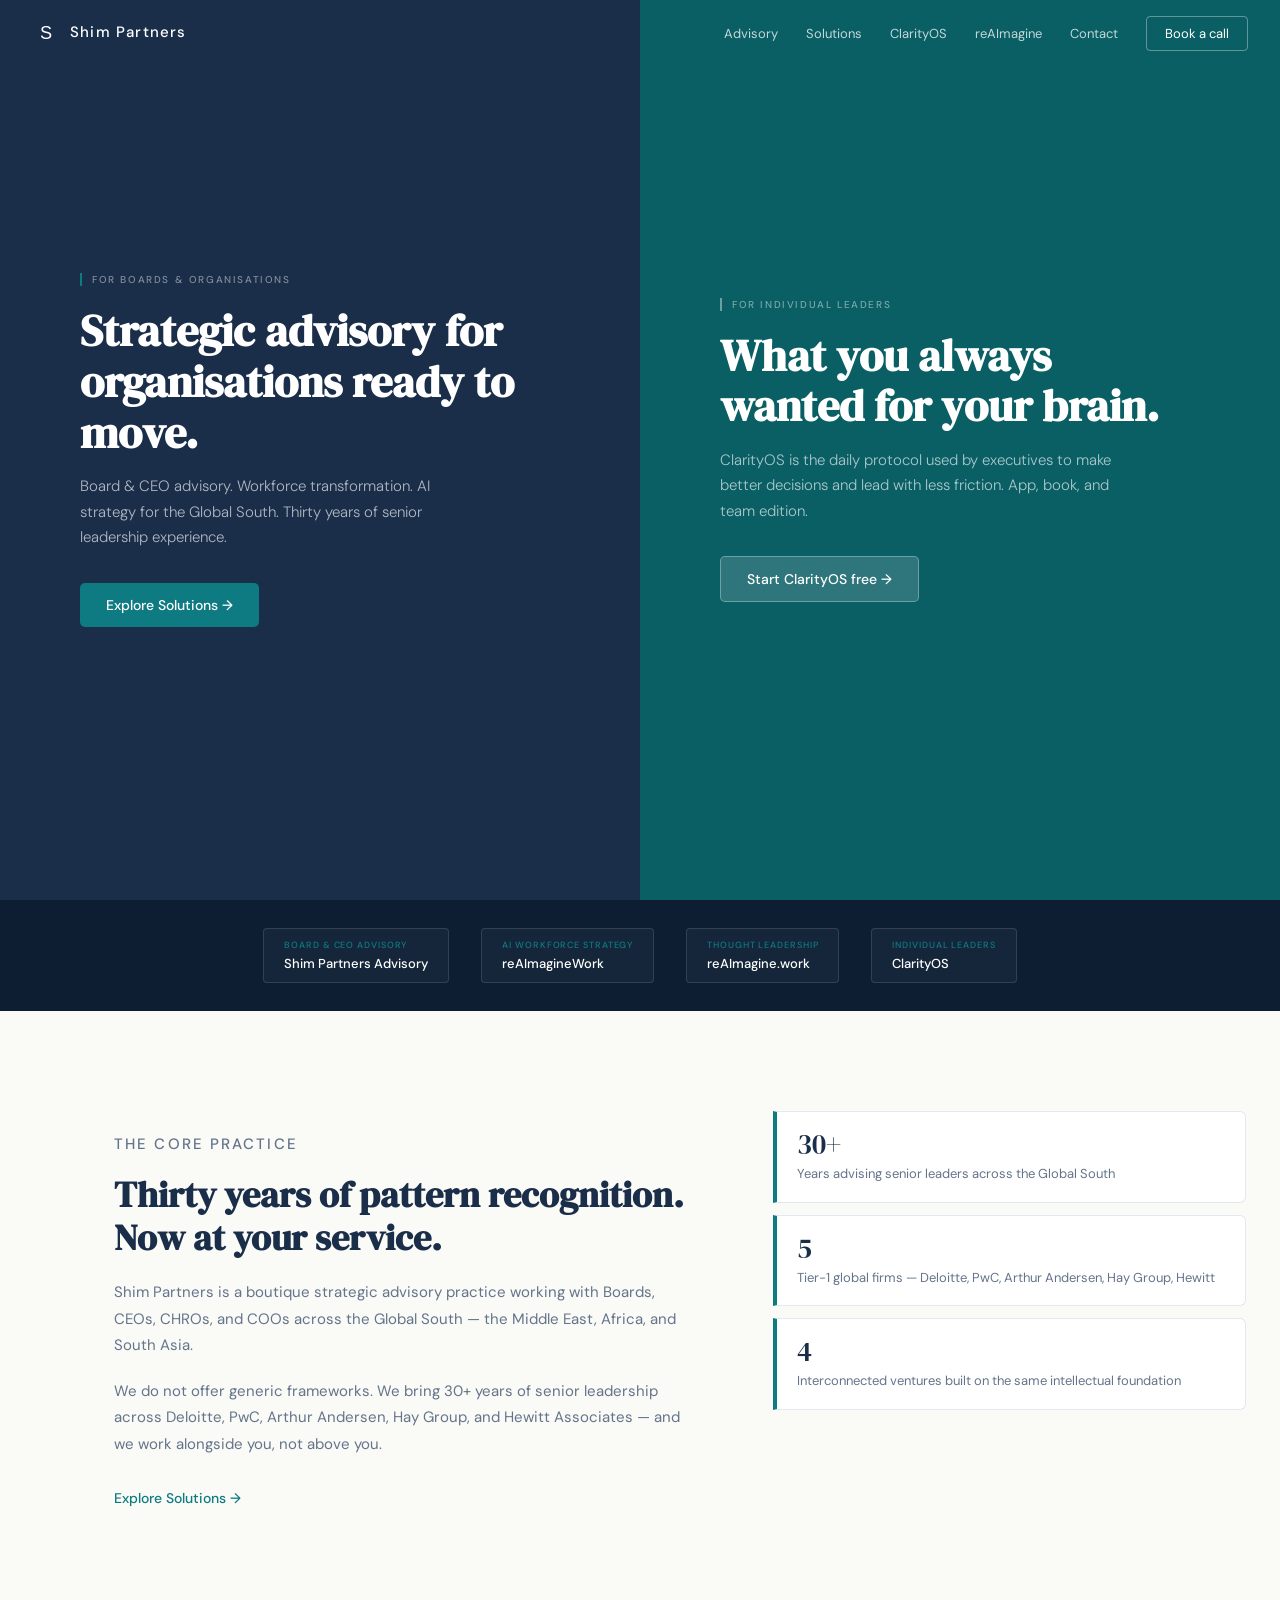
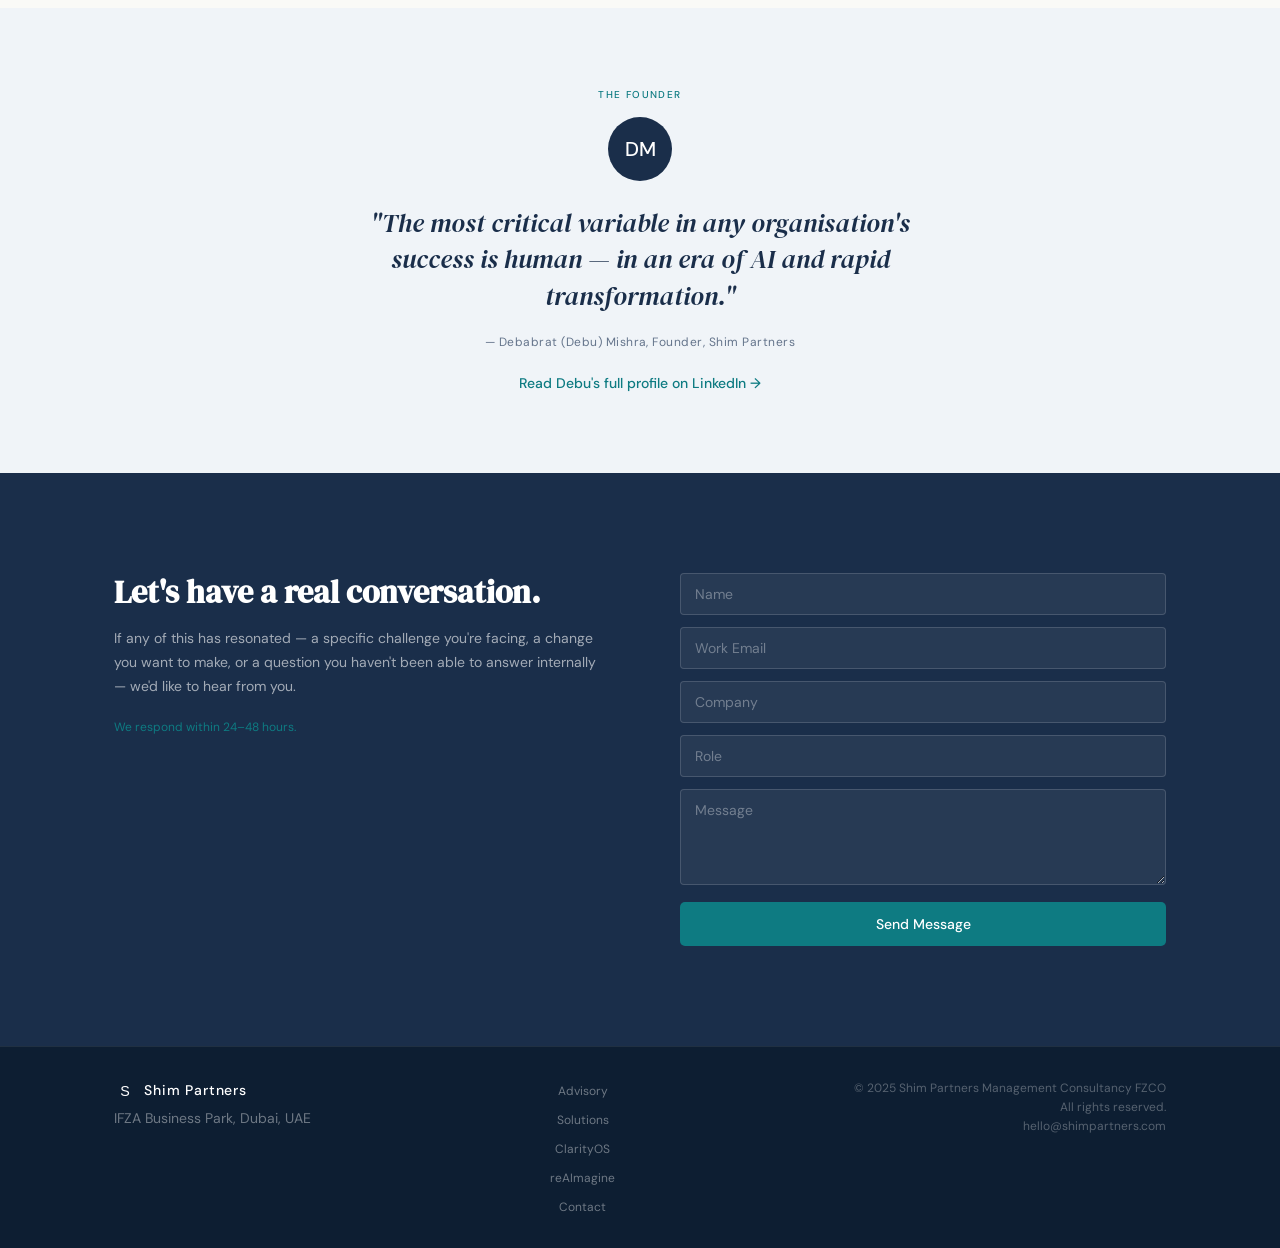
==== index.html @ 712d3e9e "Initial build: Shim Partners static website Two-page vanilla HTML/CSS/JS site with split hero animat" ====
<!DOCTYPE html>
<html lang="en">
<head>
  <meta charset="UTF-8">
  <meta name="viewport" content="width=device-width, initial-scale=1.0">
  <title>Shim Partners | Strategic Advisory</title>
  <meta name="description" content="Shim Partners helps Boards, CEOs, CHROs, and COOs of large organisations identify what's slowing them down — and build the leadership and organisational capability to move forward.">
  <meta property="og:title" content="Shim Partners | Strategic Advisory">
  <meta property="og:description" content="Shim Partners helps Boards, CEOs, CHROs, and COOs of large organisations identify what's slowing them down — and build the leadership and organisational capability to move forward.">
  <meta property="og:type" content="website">
  <link rel="icon" type="image/svg+xml" href="assets/favicon.svg">
  <link rel="preconnect" href="https://fonts.googleapis.com">
  <link rel="preconnect" href="https://fonts.gstatic.com" crossorigin>
  <link href="https://fonts.googleapis.com/css2?family=DM+Sans:wght@300;400;500&family=DM+Serif+Display&display=swap" rel="stylesheet">
  <link rel="stylesheet" href="css/base.css">
  <link rel="stylesheet" href="css/components.css">
</head>
<body>

<!-- ── NAV ── -->
<nav class="nav nav--transparent">
  <a href="index.html" class="nav__brand">
    <img src="assets/logo.svg" alt="Shim Partners logo">
    <span class="nav__wordmark">Shim Partners</span>
  </a>
  <ul class="nav__links">
    <li><a href="#advisory">Advisory</a></li>
    <li><a href="solutions.html">Solutions</a></li>
    <li><a href="https://clarity-os.co" target="_blank" rel="noopener noreferrer">ClarityOS</a></li>
    <li><a href="https://reimagine.work" target="_blank" rel="noopener noreferrer">reAImagine</a></li>
    <li><a href="#contact">Contact</a></li>
    <li><a href="mailto:hello@shimpartners.com" class="nav__cta">Book a call</a></li>
  </ul>
  <button class="nav__hamburger" aria-label="Open menu">
    <span></span><span></span><span></span>
  </button>
</nav>

<!-- Mobile overlay -->
<div class="nav__overlay">
  <button class="nav__close" aria-label="Close menu">&times;</button>
  <a href="#advisory">Advisory</a>
  <a href="solutions.html">Solutions</a>
  <a href="https://clarity-os.co" target="_blank" rel="noopener noreferrer">ClarityOS</a>
  <a href="https://reimagine.work" target="_blank" rel="noopener noreferrer">reAImagine</a>
  <a href="#contact">Contact</a>
  <a href="mailto:hello@shimpartners.com">Book a call</a>
</div>

<!-- ── SPLIT HERO ── -->
<section class="hero">
  <div class="hero__panel hero__panel--left">
    <div class="hero__content">
      <p class="eyebrow eyebrow--light">For Boards &amp; Organisations</p>
      <h1>Strategic advisory for organisations ready to move.</h1>
      <p class="hero__sub">Board &amp; CEO advisory. Workforce transformation. AI strategy for the Global South. Thirty years of senior leadership experience.</p>
      <a href="solutions.html" class="hero__cta hero__cta--primary">Explore Solutions &rarr;</a>
    </div>
  </div>
  <div class="hero__panel hero__panel--right">
    <div class="hero__content">
      <p class="eyebrow eyebrow--light-alt">For Individual Leaders</p>
      <h1>What you always wanted for your brain.</h1>
      <p class="hero__sub">ClarityOS is the daily protocol used by executives to make better decisions and lead with less friction. App, book, and team edition.</p>
      <a href="https://clarity-os.co" target="_blank" rel="noopener noreferrer" class="hero__cta hero__cta--ghost">Start ClarityOS free &rarr;</a>
    </div>
  </div>
</section>

<!-- ── VENTURES BAR ── -->
<section class="ventures">
  <div class="container--wide">
    <div class="ventures__row">
      <a href="#advisory" class="ventures__pill">
        <div class="ventures__tag">Board &amp; CEO Advisory</div>
        <div class="ventures__name">Shim Partners Advisory</div>
      </a>
      <a href="https://reimagine.work" target="_blank" rel="noopener noreferrer" class="ventures__pill">
        <div class="ventures__tag">AI Workforce Strategy</div>
        <div class="ventures__name">reAImagineWork</div>
      </a>
      <a href="https://reimagine.work" target="_blank" rel="noopener noreferrer" class="ventures__pill">
        <div class="ventures__tag">Thought Leadership</div>
        <div class="ventures__name">reAImagine.work</div>
      </a>
      <a href="https://clarity-os.co" target="_blank" rel="noopener noreferrer" class="ventures__pill">
        <div class="ventures__tag">Individual Leaders</div>
        <div class="ventures__name">ClarityOS</div>
      </a>
    </div>
  </div>
</section>

<!-- ── ADVISORY PRACTICE ── -->
<section class="advisory" id="advisory">
  <div class="container">
    <div class="advisory__grid">
      <div class="advisory__body">
        <p class="eyebrow eyebrow--teal">The Core Practice</p>
        <h2>Thirty years of pattern recognition. Now at your service.</h2>
        <p>Shim Partners is a boutique strategic advisory practice working with Boards, CEOs, CHROs, and COOs across the Global South — the Middle East, Africa, and South Asia.</p>
        <p>We do not offer generic frameworks. We bring 30+ years of senior leadership across Deloitte, PwC, Arthur Andersen, Hay Group, and Hewitt Associates — and we work alongside you, not above you.</p>
        <a href="solutions.html" class="link-teal advisory__cta">Explore Solutions &rarr;</a>
      </div>
      <div class="credentials">
        <div class="credential-tile">
          <div class="credential-tile__number">30+</div>
          <div class="credential-tile__label">Years advising senior leaders across the Global South</div>
        </div>
        <div class="credential-tile">
          <div class="credential-tile__number">5</div>
          <div class="credential-tile__label">Tier-1 global firms — Deloitte, PwC, Arthur Andersen, Hay Group, Hewitt</div>
        </div>
        <div class="credential-tile">
          <div class="credential-tile__number">4</div>
          <div class="credential-tile__label">Interconnected ventures built on the same intellectual foundation</div>
        </div>
      </div>
    </div>
  </div>
</section>

<!-- ── ABOUT / DEBU ── -->
<section class="about">
  <div class="container--narrow">
    <p class="eyebrow eyebrow--teal">The Founder</p>
    <div class="about__avatar">DM</div>
    <blockquote class="about__quote">"The most critical variable in any organisation's success is human — in an era of AI and rapid transformation."</blockquote>
    <p class="about__attribution">— Debabrat (Debu) Mishra, Founder, Shim Partners</p>
    <a href="https://linkedin.com/in/debumishra" target="_blank" rel="noopener noreferrer" class="link-teal about__link">Read Debu's full profile on LinkedIn &rarr;</a>
  </div>
</section>

<!-- ── CONTACT ── -->
<section class="contact" id="contact">
  <div class="container">
    <div class="contact__grid">
      <div>
        <h2>Let's have a real conversation.</h2>
        <p class="contact__sub">If any of this has resonated — a specific challenge you're facing, a change you want to make, or a question you haven't been able to answer internally — we'd like to hear from you.</p>
        <p class="contact__note">We respond within 24–48 hours.</p>
      </div>
      <form id="contact-form" class="contact__form">
        <input type="text" name="name" placeholder="Name" required>
        <input type="email" name="email" placeholder="Work Email" required>
        <input type="text" name="company" placeholder="Company">
        <input type="text" name="role" placeholder="Role">
        <textarea name="message" rows="4" placeholder="Message" required></textarea>
        <button type="submit" class="contact__submit">Send Message</button>
      </form>
    </div>
  </div>
</section>

<!-- ── FOOTER ── -->
<footer class="footer">
  <div class="container">
    <div class="footer__row">
      <div>
        <div class="footer__brand">
          <img src="assets/logo.svg" alt="Shim Partners">
          <span>Shim Partners</span>
        </div>
        <p class="footer__address">IFZA Business Park, Dubai, UAE</p>
      </div>
      <ul class="footer__nav">
        <li><a href="#advisory">Advisory</a></li>
        <li><a href="solutions.html">Solutions</a></li>
        <li><a href="https://clarity-os.co" target="_blank" rel="noopener noreferrer">ClarityOS</a></li>
        <li><a href="https://reimagine.work" target="_blank" rel="noopener noreferrer">reAImagine</a></li>
        <li><a href="#contact">Contact</a></li>
      </ul>
      <div class="footer__legal">
        <p>&copy; 2025 Shim Partners Management Consultancy FZCO</p>
        <p>All rights reserved.</p>
        <p><a href="mailto:hello@shimpartners.com">hello@shimpartners.com</a></p>
      </div>
    </div>
  </div>
</footer>

<script src="js/main.js"></script>
</body>
</html>
---- css/base.css ----
/* ── Reset & Custom Properties ── */
*, *::before, *::after {
  margin: 0;
  padding: 0;
  box-sizing: border-box;
}

:root {
  --navy:        #1A2E4A;
  --navy-deep:   #0D1E32;
  --teal:        #0E7B82;
  --teal-deep:   #0A5F65;
  --ivory:       #FAFAF7;
  --silver:      #F0F4F8;
  --mid:         #64748B;
  --border:      #E2E8F0;
  --white:       #FFFFFF;

  --font-display: 'DM Serif Display', serif;
  --font-body:    'DM Sans', sans-serif;
}

html {
  scroll-behavior: smooth;
}

body {
  font-family: var(--font-body);
  background: var(--ivory);
  color: var(--mid);
  -webkit-font-smoothing: antialiased;
  -moz-osx-font-smoothing: grayscale;
}

img, svg { display: block; max-width: 100%; }
a { text-decoration: none; color: inherit; }
button { font-family: var(--font-body); cursor: pointer; }
input, textarea { font-family: var(--font-body); }

/* ── Container ── */
.container {
  max-width: 1100px;
  margin: 0 auto;
  padding: 0 24px;
}

.container--wide {
  max-width: 1140px;
  margin: 0 auto;
  padding: 0 24px;
}

.container--narrow {
  max-width: 800px;
  margin: 0 auto;
  padding: 0 24px;
}

/* ── Eyebrow ── */
.eyebrow {
  font-size: 10px;
  font-weight: 500;
  letter-spacing: 0.16em;
  text-transform: uppercase;
}

.eyebrow--teal {
  color: var(--teal);
  letter-spacing: 0.14em;
  margin-bottom: 16px;
}

.eyebrow--light {
  color: rgba(255,255,255,0.45);
  border-left: 2px solid var(--teal);
  padding-left: 10px;
}

.eyebrow--light-alt {
  color: rgba(255,255,255,0.45);
  border-left: 2px solid rgba(255,255,255,0.4);
  padding-left: 10px;
}

/* ── Typography ── */
h1, h2 {
  font-family: var(--font-display);
  color: var(--navy);
  line-height: 1.2;
}

h1 { font-size: clamp(28px, 3.5vw, 44px); line-height: 1.15; }
h2 { font-size: clamp(24px, 2.8vw, 38px); }

/* ── Link styles ── */
.link-teal {
  color: var(--teal);
  font-weight: 500;
  font-size: 14px;
  display: inline-block;
}
.link-teal:hover { text-decoration: underline; }
---- css/components.css ----
/* ══════════════════════════════════════
   NAVIGATION
   ══════════════════════════════════════ */
.nav {
  position: fixed;
  top: 0;
  left: 0;
  width: 100%;
  z-index: 100;
  padding: 0 32px;
  height: 64px;
  display: flex;
  align-items: center;
  justify-content: space-between;
  transition: background 300ms ease;
}

.nav--transparent { background: transparent; }
.nav--solid { background: var(--navy-deep); }

.nav__brand {
  display: flex;
  align-items: center;
  gap: 10px;
}

.nav__brand img { width: 28px; height: 28px; }

.nav__wordmark {
  color: var(--white);
  font-family: var(--font-body);
  font-weight: 500;
  font-size: 15px;
  letter-spacing: 0.08em;
}

.nav__links {
  display: flex;
  align-items: center;
  gap: 28px;
  list-style: none;
}

.nav__links a {
  color: var(--white);
  font-size: 13px;
  font-weight: 400;
  opacity: 0.75;
  transition: opacity 200ms ease;
}
.nav__links a:hover { opacity: 1; }

.nav__cta {
  border: 1px solid rgba(255,255,255,0.35);
  color: var(--white) !important;
  border-radius: 4px;
  padding: 8px 18px;
  font-size: 13px;
  font-weight: 400;
  opacity: 1 !important;
  transition: background 200ms ease, opacity 200ms ease;
}
.nav__cta:hover { background: rgba(255,255,255,0.12); }

/* Hamburger */
.nav__hamburger {
  display: none;
  flex-direction: column;
  gap: 5px;
  background: none;
  border: none;
  cursor: pointer;
  padding: 4px;
}
.nav__hamburger span {
  display: block;
  width: 24px;
  height: 2px;
  background: var(--white);
  border-radius: 1px;
  transition: transform 300ms ease, opacity 300ms ease;
}

/* Mobile overlay */
.nav__overlay {
  display: none;
  position: fixed;
  inset: 0;
  background: var(--navy-deep);
  z-index: 99;
  flex-direction: column;
  align-items: center;
  justify-content: center;
  gap: 28px;
}
.nav__overlay.is-open { display: flex; }

.nav__overlay a {
  color: var(--white);
  font-size: 20px;
  font-weight: 400;
  opacity: 0.8;
  transition: opacity 200ms ease;
}
.nav__overlay a:hover { opacity: 1; }

.nav__close {
  position: absolute;
  top: 20px;
  right: 28px;
  background: none;
  border: none;
  color: var(--white);
  font-size: 32px;
  cursor: pointer;
  line-height: 1;
}


/* ══════════════════════════════════════
   SPLIT HERO
   ══════════════════════════════════════ */
.hero {
  display: flex;
  min-height: 100vh;
  overflow: hidden;
}

.hero__panel {
  flex: 1;
  display: flex;
  align-items: center;
  justify-content: center;
  padding: 80px 40px;
  will-change: transform;
  opacity: 0;
}

.hero__panel--left {
  background: var(--navy);
  transform: translateX(-100%);
}

.hero__panel--right {
  background: var(--teal-deep);
  transform: translateX(100%);
}

.hero__panel.animate-in {
  opacity: 1;
  transform: translateX(0);
  transition: transform 850ms cubic-bezier(0.22, 1, 0.36, 1),
              opacity 600ms ease;
}

/* Remove will-change after animation */
.hero__panel.animation-done { will-change: auto; }

.hero__content {
  max-width: 480px;
}

.hero__content .eyebrow,
.hero__content h1,
.hero__content .hero__sub,
.hero__content .hero__cta {
  opacity: 0;
  transform: translateY(12px);
}

.hero__content.stagger .eyebrow {
  animation: fadeUp 500ms ease forwards;
  animation-delay: 400ms;
}
.hero__content.stagger h1 {
  animation: fadeUp 500ms ease forwards;
  animation-delay: 520ms;
}
.hero__content.stagger .hero__sub {
  animation: fadeUp 500ms ease forwards;
  animation-delay: 640ms;
}
.hero__content.stagger .hero__cta {
  animation: fadeUp 500ms ease forwards;
  animation-delay: 760ms;
}

@keyframes fadeUp {
  to {
    opacity: 1;
    transform: translateY(0);
  }
}

.hero h1 {
  color: var(--white);
  margin-top: 20px;
}

.hero__sub {
  font-weight: 300;
  font-size: 15px;
  color: rgba(255,255,255,0.65);
  line-height: 1.7;
  max-width: 400px;
  margin-top: 16px;
}

.hero__cta {
  display: inline-block;
  margin-top: 32px;
  padding: 13px 26px;
  border-radius: 5px;
  font-size: 14px;
  font-weight: 500;
  color: var(--white);
  transition: background 200ms ease;
}

.hero__cta--primary {
  background: var(--teal);
}
.hero__cta--primary:hover { background: var(--teal-deep); }

.hero__cta--ghost {
  background: rgba(255,255,255,0.15);
  border: 1px solid rgba(255,255,255,0.3);
}
.hero__cta--ghost:hover { background: rgba(255,255,255,0.25); }


/* ══════════════════════════════════════
   VENTURES BAR
   ══════════════════════════════════════ */
.ventures {
  background: var(--navy-deep);
  padding: 28px 0;
}

.ventures__row {
  display: flex;
  justify-content: center;
  gap: 32px;
  flex-wrap: wrap;
}

.ventures__pill {
  border: 1px solid rgba(255,255,255,0.12);
  border-radius: 4px;
  padding: 10px 20px;
  background: rgba(255,255,255,0.04);
  transition: all 200ms ease;
  display: block;
}
.ventures__pill:hover {
  background: rgba(255,255,255,0.09);
  border-color: rgba(255,255,255,0.25);
}

.ventures__tag {
  font-size: 9px;
  text-transform: uppercase;
  letter-spacing: 0.1em;
  color: var(--teal);
  font-weight: 500;
  margin-bottom: 4px;
}

.ventures__name {
  font-size: 13px;
  color: var(--white);
  font-weight: 500;
}


/* ══════════════════════════════════════
   ADVISORY SECTION
   ══════════════════════════════════════ */
.advisory {
  background: var(--ivory);
  padding: 100px 0;
}

.advisory__grid {
  display: grid;
  grid-template-columns: 55% 45%;
  gap: 80px;
  align-items: start;
}

.advisory__body p {
  font-size: 15px;
  color: var(--mid);
  line-height: 1.75;
  margin-top: 20px;
}

.advisory__cta {
  margin-top: 32px;
}

/* Credential tiles */
.credentials { display: flex; flex-direction: column; gap: 12px; }

.credential-tile {
  background: var(--white);
  border: 1px solid var(--border);
  border-left: 4px solid var(--teal);
  border-radius: 0 6px 6px 0;
  padding: 18px 20px;
}

.credential-tile__number {
  font-family: var(--font-display);
  font-size: 28px;
  color: var(--navy);
  line-height: 1;
  margin-bottom: 6px;
}

.credential-tile__label {
  font-size: 13px;
  color: var(--mid);
  line-height: 1.5;
}


/* ══════════════════════════════════════
   ABOUT / DEBU
   ══════════════════════════════════════ */
.about {
  background: var(--silver);
  padding: 80px 0;
  text-align: center;
}

.about__avatar {
  width: 64px;
  height: 64px;
  border-radius: 50%;
  background: var(--navy);
  color: var(--white);
  font-family: var(--font-body);
  font-size: 20px;
  font-weight: 500;
  display: flex;
  align-items: center;
  justify-content: center;
  margin: 0 auto 24px;
}

.about__quote {
  font-family: var(--font-display);
  font-size: clamp(18px, 2.2vw, 26px);
  color: var(--navy);
  line-height: 1.4;
  font-style: italic;
  max-width: 620px;
  margin: 20px auto;
}

.about__attribution {
  font-size: 12px;
  color: var(--mid);
  letter-spacing: 0.04em;
}

.about__link {
  margin-top: 24px;
}


/* ══════════════════════════════════════
   CONTACT
   ══════════════════════════════════════ */
.contact {
  background: var(--navy);
  padding: 100px 0;
}

.contact__grid {
  display: grid;
  grid-template-columns: 1fr 1fr;
  gap: 80px;
  align-items: start;
}

.contact h2 {
  color: var(--white);
  font-size: clamp(22px, 2.5vw, 36px);
}

.contact__sub {
  font-size: 14px;
  color: rgba(255,255,255,0.6);
  line-height: 1.7;
  margin-top: 16px;
}

.contact__note {
  font-size: 12px;
  color: var(--teal);
  margin-top: 20px;
}

.contact__form input,
.contact__form textarea {
  width: 100%;
  background: rgba(255,255,255,0.06);
  border: 1px solid rgba(255,255,255,0.15);
  border-radius: 4px;
  padding: 11px 14px;
  color: var(--white);
  font-size: 14px;
  margin-bottom: 12px;
  outline: none;
  transition: border-color 200ms ease;
}
.contact__form input::placeholder,
.contact__form textarea::placeholder {
  color: rgba(255,255,255,0.35);
}
.contact__form input:focus,
.contact__form textarea:focus {
  border-color: var(--teal);
}

.contact__form textarea { resize: vertical; }

.contact__submit {
  background: var(--teal);
  color: var(--white);
  width: 100%;
  padding: 13px;
  border-radius: 5px;
  border: none;
  font-size: 14px;
  font-weight: 500;
  transition: background 200ms ease;
}
.contact__submit:hover { background: var(--teal-deep); }

.contact__thanks {
  text-align: center;
  color: var(--white);
  font-family: var(--font-display);
  font-size: 18px;
}


/* ══════════════════════════════════════
   FOOTER
   ══════════════════════════════════════ */
.footer {
  background: var(--navy-deep);
  padding: 32px 0;
  border-top: 1px solid rgba(255,255,255,0.08);
}

.footer__row {
  display: flex;
  align-items: flex-start;
  justify-content: space-between;
}

.footer__brand {
  display: flex;
  align-items: center;
  gap: 8px;
  margin-bottom: 8px;
}

.footer__brand img { width: 22px; height: 22px; }
.footer__brand span {
  color: var(--white);
  font-size: 14px;
  font-weight: 500;
  letter-spacing: 0.06em;
}

.footer__address {
  font-size: 14px;
  color: rgba(255,255,255,0.4);
}

.footer__nav {
  display: flex;
  flex-direction: column;
  gap: 8px;
  align-items: center;
  list-style: none;
}

.footer__nav a {
  font-size: 12px;
  color: rgba(255,255,255,0.4);
  transition: color 200ms ease;
}
.footer__nav a:hover { color: rgba(255,255,255,0.8); }

.footer__legal {
  text-align: right;
}

.footer__legal p {
  font-size: 12px;
  color: rgba(255,255,255,0.3);
  line-height: 1.6;
}

.footer__legal a {
  color: rgba(255,255,255,0.3);
  transition: color 200ms ease;
}
.footer__legal a:hover { color: var(--teal); }


/* ══════════════════════════════════════
   SOLUTIONS PAGE — HERO
   ══════════════════════════════════════ */
.solutions-hero {
  background: var(--navy);
  padding: 120px 0 80px;
  text-align: center;
}

.solutions-hero .container--narrow { max-width: 700px; }

.solutions-hero h1 {
  color: var(--white);
}

.solutions-hero__sub {
  font-size: 15px;
  color: rgba(255,255,255,0.6);
  line-height: 1.7;
  margin-top: 16px;
}


/* ══════════════════════════════════════
   SOLUTIONS GRID
   ══════════════════════════════════════ */
.solutions-grid {
  background: var(--ivory);
  padding: 80px 0;
}

.solutions-grid__cards {
  display: grid;
  grid-template-columns: repeat(3, 1fr);
  gap: 24px;
}

.solution-card {
  background: var(--white);
  border: 1px solid var(--border);
  border-radius: 10px;
  padding: 32px 28px;
  display: flex;
  flex-direction: column;
  position: relative;
  transition: box-shadow 250ms ease, transform 250ms ease;
}
.solution-card:hover {
  transform: translateY(-4px);
  box-shadow: 0 12px 32px rgba(26,46,74,0.10);
}

.solution-card__badge {
  display: inline-block;
  background: var(--silver);
  color: var(--teal);
  font-size: 9px;
  text-transform: uppercase;
  font-weight: 600;
  letter-spacing: 0.12em;
  padding: 4px 10px;
  border-radius: 20px;
  margin-bottom: 16px;
  align-self: flex-start;
}

.solution-card h3 {
  font-family: var(--font-display);
  font-size: 20px;
  color: var(--navy);
  line-height: 1.25;
  margin-bottom: 14px;
}

.solution-card__desc {
  font-weight: 300;
  font-size: 14px;
  color: var(--mid);
  line-height: 1.7;
  flex-grow: 1;
}

.solution-card__cta {
  display: inline-block;
  margin-top: 24px;
  font-size: 13px;
  font-weight: 500;
  color: var(--teal);
  padding-bottom: 2px;
  border-bottom: 1.5px solid var(--teal);
  align-self: flex-start;
  transition: color 200ms ease, border-color 200ms ease;
}
.solution-card__cta:hover {
  color: var(--navy);
  border-color: var(--navy);
}


/* ══════════════════════════════════════
   CTA STRIP
   ══════════════════════════════════════ */
.cta-strip {
  background: var(--silver);
  padding: 60px 0;
  text-align: center;
}

.cta-strip__title {
  font-family: var(--font-display);
  font-size: 16px;
  color: var(--navy);
}

.cta-strip__sub {
  font-size: 14px;
  color: var(--mid);
  margin-top: 8px;
}

.cta-strip__btn {
  display: inline-block;
  margin-top: 24px;
  background: var(--navy);
  color: var(--white);
  padding: 13px 28px;
  border-radius: 5px;
  font-size: 14px;
  font-weight: 500;
  transition: background 200ms ease;
}
.cta-strip__btn:hover { background: var(--navy-deep); }


/* ══════════════════════════════════════
   RESPONSIVE
   ══════════════════════════════════════ */
@media (max-width: 1023px) {
  .solutions-grid__cards {
    grid-template-columns: repeat(2, 1fr);
  }
}

@media (max-width: 767px) {
  /* Nav */
  .nav__links { display: none; }
  .nav__hamburger { display: flex; }
  .nav { padding: 0 20px; }

  /* Hero */
  .hero {
    flex-direction: column;
  }
  .hero__panel {
    flex: none;
    width: 100%;
    min-height: 75vh;
    padding: 80px 24px 60px;
  }
  .hero__panel--left {
    transform: translateY(-100%);
  }
  .hero__panel--right {
    transform: translateY(100%);
  }
  .hero__panel.animate-in {
    transform: translateY(0);
  }

  /* Ventures */
  .ventures__row {
    gap: 12px;
    justify-content: center;
  }
  .ventures__pill {
    flex: 1 1 calc(50% - 12px);
    min-width: 140px;
  }

  /* Advisory */
  .advisory { padding: 60px 0; }
  .advisory__grid {
    grid-template-columns: 1fr;
    gap: 40px;
  }

  /* About */
  .about { padding: 48px 0; }

  /* Contact */
  .contact { padding: 60px 0; }
  .contact__grid {
    grid-template-columns: 1fr;
    gap: 40px;
  }

  /* Footer */
  .footer__row {
    flex-direction: column;
    gap: 24px;
    align-items: center;
    text-align: center;
  }
  .footer__legal { text-align: center; }

  /* Solutions grid */
  .solutions-grid__cards {
    grid-template-columns: 1fr;
  }
  .solutions-hero { padding: 100px 0 60px; }
  .solutions-grid { padding: 48px 0; }
  .cta-strip { padding: 40px 0; }
}
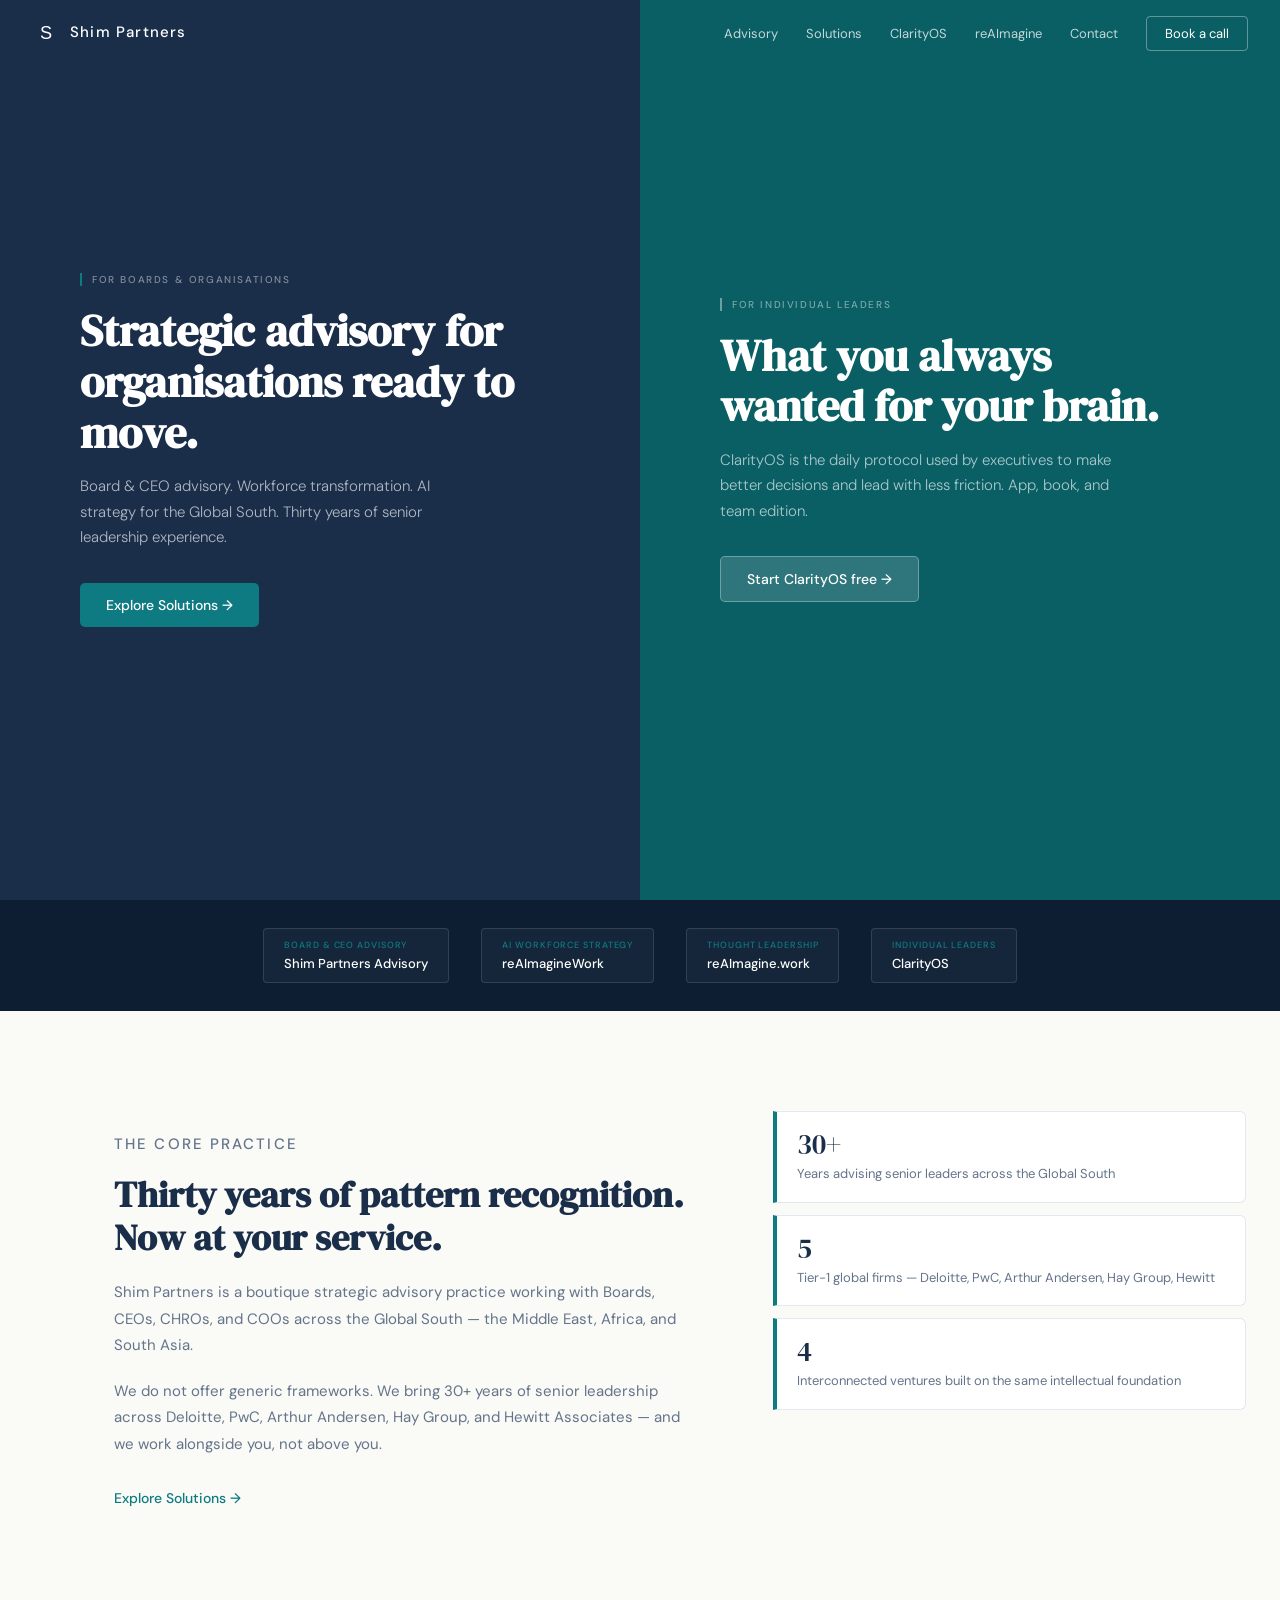
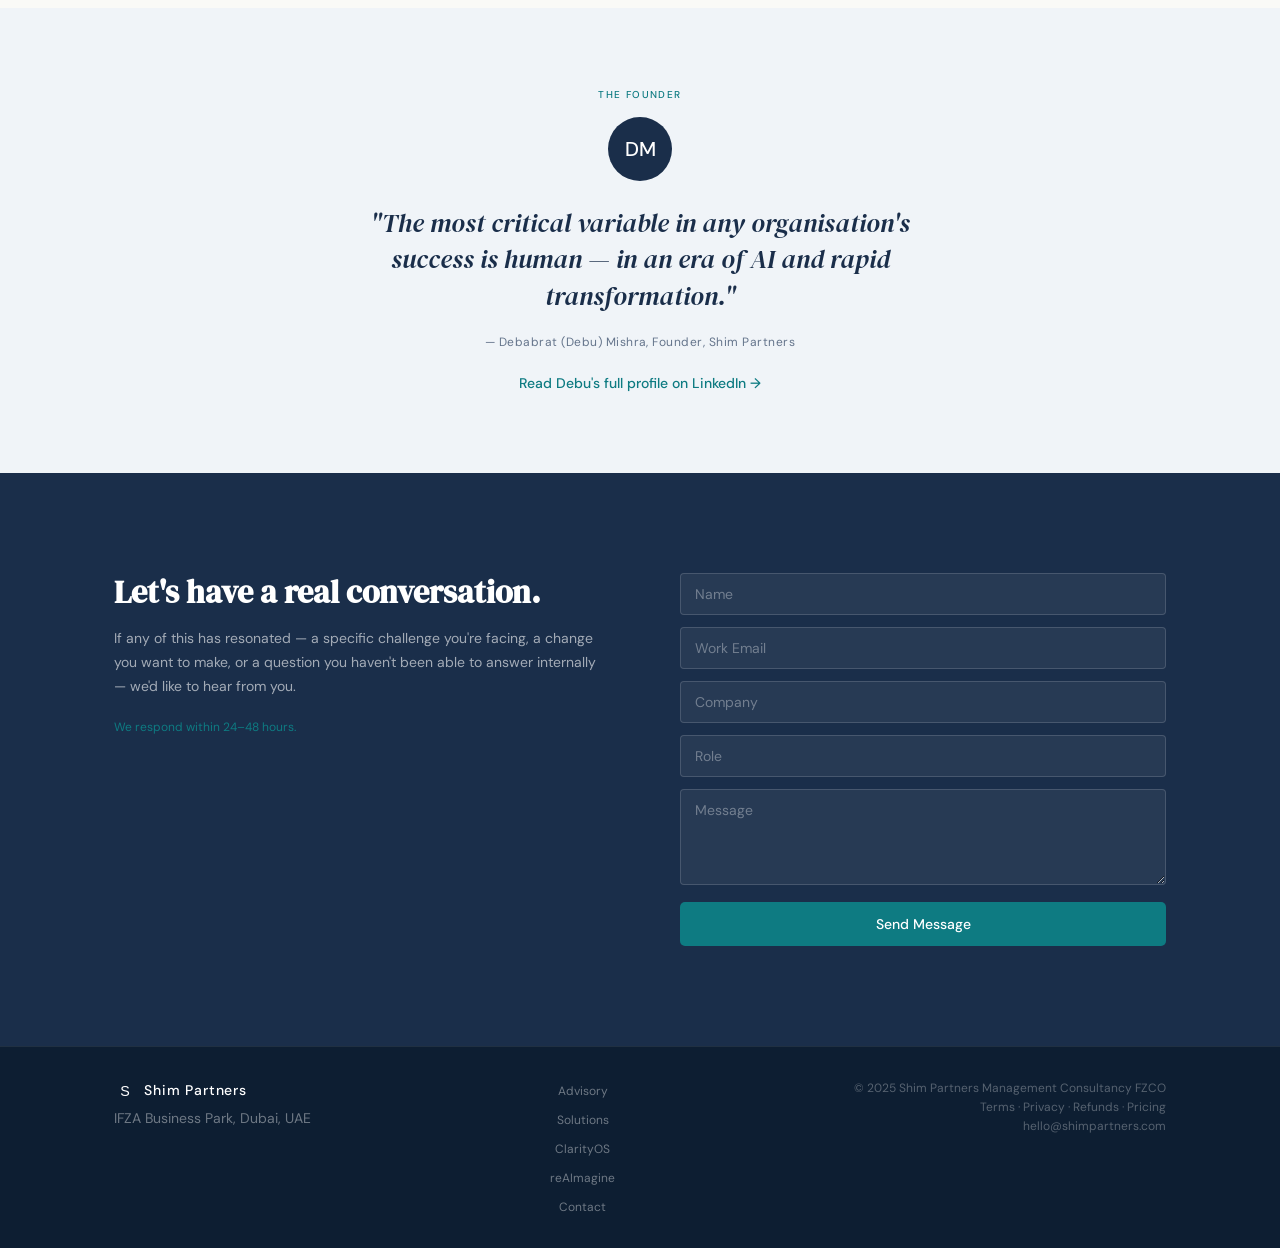
==== commit 59f1ad42: "Add Terms, Privacy Policy, Refund Policy, and Pricing pages Content sourced from SP_Terms_and_Condit" ====
--- a/index.html
+++ b/index.html
@@ -27,7 +27,7 @@
     <li><a href="#advisory">Advisory</a></li>
     <li><a href="solutions.html">Solutions</a></li>
     <li><a href="https://clarity-os.co" target="_blank" rel="noopener noreferrer">ClarityOS</a></li>
-    <li><a href="https://reimagine.work" target="_blank" rel="noopener noreferrer">reAImagine</a></li>
+    <li><a href="https://reaimagine.work" target="_blank" rel="noopener noreferrer">reAImagine</a></li>
     <li><a href="#contact">Contact</a></li>
     <li><a href="mailto:hello@shimpartners.com" class="nav__cta">Book a call</a></li>
   </ul>
@@ -42,7 +42,7 @@
   <a href="#advisory">Advisory</a>
   <a href="solutions.html">Solutions</a>
   <a href="https://clarity-os.co" target="_blank" rel="noopener noreferrer">ClarityOS</a>
-  <a href="https://reimagine.work" target="_blank" rel="noopener noreferrer">reAImagine</a>
+  <a href="https://reaimagine.work" target="_blank" rel="noopener noreferrer">reAImagine</a>
   <a href="#contact">Contact</a>
   <a href="mailto:hello@shimpartners.com">Book a call</a>
 </div>
@@ -75,11 +75,11 @@
         <div class="ventures__tag">Board &amp; CEO Advisory</div>
         <div class="ventures__name">Shim Partners Advisory</div>
       </a>
-      <a href="https://reimagine.work" target="_blank" rel="noopener noreferrer" class="ventures__pill">
+      <a href="https://reaimagine.work" target="_blank" rel="noopener noreferrer" class="ventures__pill">
         <div class="ventures__tag">AI Workforce Strategy</div>
         <div class="ventures__name">reAImagineWork</div>
       </a>
-      <a href="https://reimagine.work" target="_blank" rel="noopener noreferrer" class="ventures__pill">
+      <a href="https://reaimagine.work" target="_blank" rel="noopener noreferrer" class="ventures__pill">
         <div class="ventures__tag">Thought Leadership</div>
         <div class="ventures__name">reAImagine.work</div>
       </a>
@@ -167,12 +167,12 @@
         <li><a href="#advisory">Advisory</a></li>
         <li><a href="solutions.html">Solutions</a></li>
         <li><a href="https://clarity-os.co" target="_blank" rel="noopener noreferrer">ClarityOS</a></li>
-        <li><a href="https://reimagine.work" target="_blank" rel="noopener noreferrer">reAImagine</a></li>
+        <li><a href="https://reaimagine.work" target="_blank" rel="noopener noreferrer">reAImagine</a></li>
         <li><a href="#contact">Contact</a></li>
       </ul>
       <div class="footer__legal">
         <p>&copy; 2025 Shim Partners Management Consultancy FZCO</p>
-        <p>All rights reserved.</p>
+        <p><a href="terms.html">Terms</a> &middot; <a href="privacy-policy.html">Privacy</a> &middot; <a href="refund-policy.html">Refunds</a> &middot; <a href="pricing.html">Pricing</a></p>
         <p><a href="mailto:hello@shimpartners.com">hello@shimpartners.com</a></p>
       </div>
     </div>
--- a/css/components.css
+++ b/css/components.css
@@ -727,4 +727,233 @@
   .solutions-hero { padding: 100px 0 60px; }
   .solutions-grid { padding: 48px 0; }
   .cta-strip { padding: 40px 0; }
-}
+
+  /* Legal pages */
+  .legal-hero { padding: 100px 0 40px; }
+  .legal { padding: 48px 0; }
+  .legal__summary { grid-template-columns: 1fr; }
+}
+
+
+/* ══════════════════════════════════════
+   LEGAL / POLICY PAGES
+   ══════════════════════════════════════ */
+.legal-hero {
+  background: var(--navy);
+  padding: 120px 0 56px;
+}
+
+.legal-hero h1 {
+  color: var(--white);
+}
+
+.legal-hero__sub {
+  font-size: 14px;
+  color: rgba(255,255,255,0.5);
+  margin-top: 10px;
+}
+
+.legal {
+  background: var(--ivory);
+  padding: 64px 0;
+}
+
+.legal h2 {
+  font-size: clamp(18px, 2vw, 24px);
+  margin-top: 40px;
+  margin-bottom: 12px;
+}
+
+.legal h2:first-child {
+  margin-top: 0;
+}
+
+.legal h3 {
+  font-family: var(--font-display);
+  font-size: 16px;
+  color: var(--navy);
+  margin-top: 24px;
+  margin-bottom: 8px;
+}
+
+.legal p {
+  font-size: 14px;
+  color: var(--mid);
+  line-height: 1.75;
+  margin-top: 10px;
+}
+
+.legal ul {
+  list-style: none;
+  padding: 0;
+  margin: 10px 0 0;
+}
+
+.legal ul li {
+  font-size: 14px;
+  color: var(--mid);
+  line-height: 1.75;
+  padding-left: 18px;
+  position: relative;
+}
+
+.legal ul li::before {
+  content: '';
+  position: absolute;
+  left: 0;
+  top: 10px;
+  width: 6px;
+  height: 6px;
+  border-radius: 50%;
+  background: var(--teal);
+}
+
+.legal a {
+  color: var(--teal);
+}
+.legal a:hover {
+  text-decoration: underline;
+}
+
+.legal__card {
+  background: var(--white);
+  border: 1px solid var(--border);
+  border-radius: 10px;
+  padding: 32px 28px;
+}
+
+.legal__summary {
+  display: grid;
+  grid-template-columns: 1fr 1fr;
+  gap: 12px;
+  margin-top: 16px;
+}
+
+.legal__summary-item {
+  background: var(--silver);
+  border: 1px solid var(--border);
+  border-left: 4px solid var(--teal);
+  border-radius: 0 6px 6px 0;
+  padding: 14px 16px;
+}
+
+.legal__summary-label {
+  font-size: 11px;
+  text-transform: uppercase;
+  letter-spacing: 0.1em;
+  color: var(--teal);
+  font-weight: 500;
+  margin-bottom: 4px;
+}
+
+.legal__summary-value {
+  font-size: 14px;
+  color: var(--navy);
+  font-weight: 500;
+}
+
+.legal__detail-grid {
+  display: grid;
+  grid-template-columns: auto 1fr;
+  gap: 6px 16px;
+  font-size: 13px;
+  margin-top: 12px;
+}
+
+.legal__detail-grid dt {
+  color: var(--mid);
+}
+
+.legal__detail-grid dd {
+  color: var(--navy);
+  font-weight: 500;
+}
+
+.legal hr {
+  border: none;
+  border-top: 1px solid var(--border);
+  margin: 32px 0;
+}
+
+/* Pricing cards */
+.pricing-cards {
+  display: grid;
+  grid-template-columns: repeat(3, 1fr);
+  gap: 24px;
+  margin-top: 24px;
+}
+
+.pricing-card {
+  background: var(--white);
+  border: 1px solid var(--border);
+  border-radius: 10px;
+  padding: 28px 24px;
+  display: flex;
+  flex-direction: column;
+  transition: box-shadow 250ms ease, transform 250ms ease;
+}
+
+.pricing-card:hover {
+  transform: translateY(-4px);
+  box-shadow: 0 12px 32px rgba(26,46,74,0.10);
+}
+
+.pricing-card__badge {
+  display: inline-block;
+  background: var(--silver);
+  color: var(--teal);
+  font-size: 9px;
+  text-transform: uppercase;
+  font-weight: 600;
+  letter-spacing: 0.12em;
+  padding: 4px 10px;
+  border-radius: 20px;
+  margin-bottom: 14px;
+  align-self: flex-start;
+}
+
+.pricing-card h3 {
+  font-family: var(--font-display);
+  font-size: 18px;
+  color: var(--navy);
+  margin: 0 0 10px;
+}
+
+.pricing-card p {
+  font-size: 13px;
+  color: var(--mid);
+  line-height: 1.7;
+  flex-grow: 1;
+  margin: 0;
+}
+
+.pricing-card__note {
+  font-size: 12px;
+  color: var(--mid);
+  margin-top: 10px;
+  opacity: 0.7;
+}
+
+.pricing-card__cta {
+  display: inline-block;
+  margin-top: 20px;
+  background: var(--teal);
+  color: var(--white);
+  padding: 10px 20px;
+  border-radius: 5px;
+  font-size: 13px;
+  font-weight: 500;
+  align-self: flex-start;
+  transition: background 200ms ease;
+}
+.pricing-card__cta:hover {
+  background: var(--teal-deep);
+  text-decoration: none;
+}
+
+@media (max-width: 1023px) {
+  .pricing-cards { grid-template-columns: repeat(2, 1fr); }
+}
+@media (max-width: 767px) {
+  .pricing-cards { grid-template-columns: 1fr; }
+}
